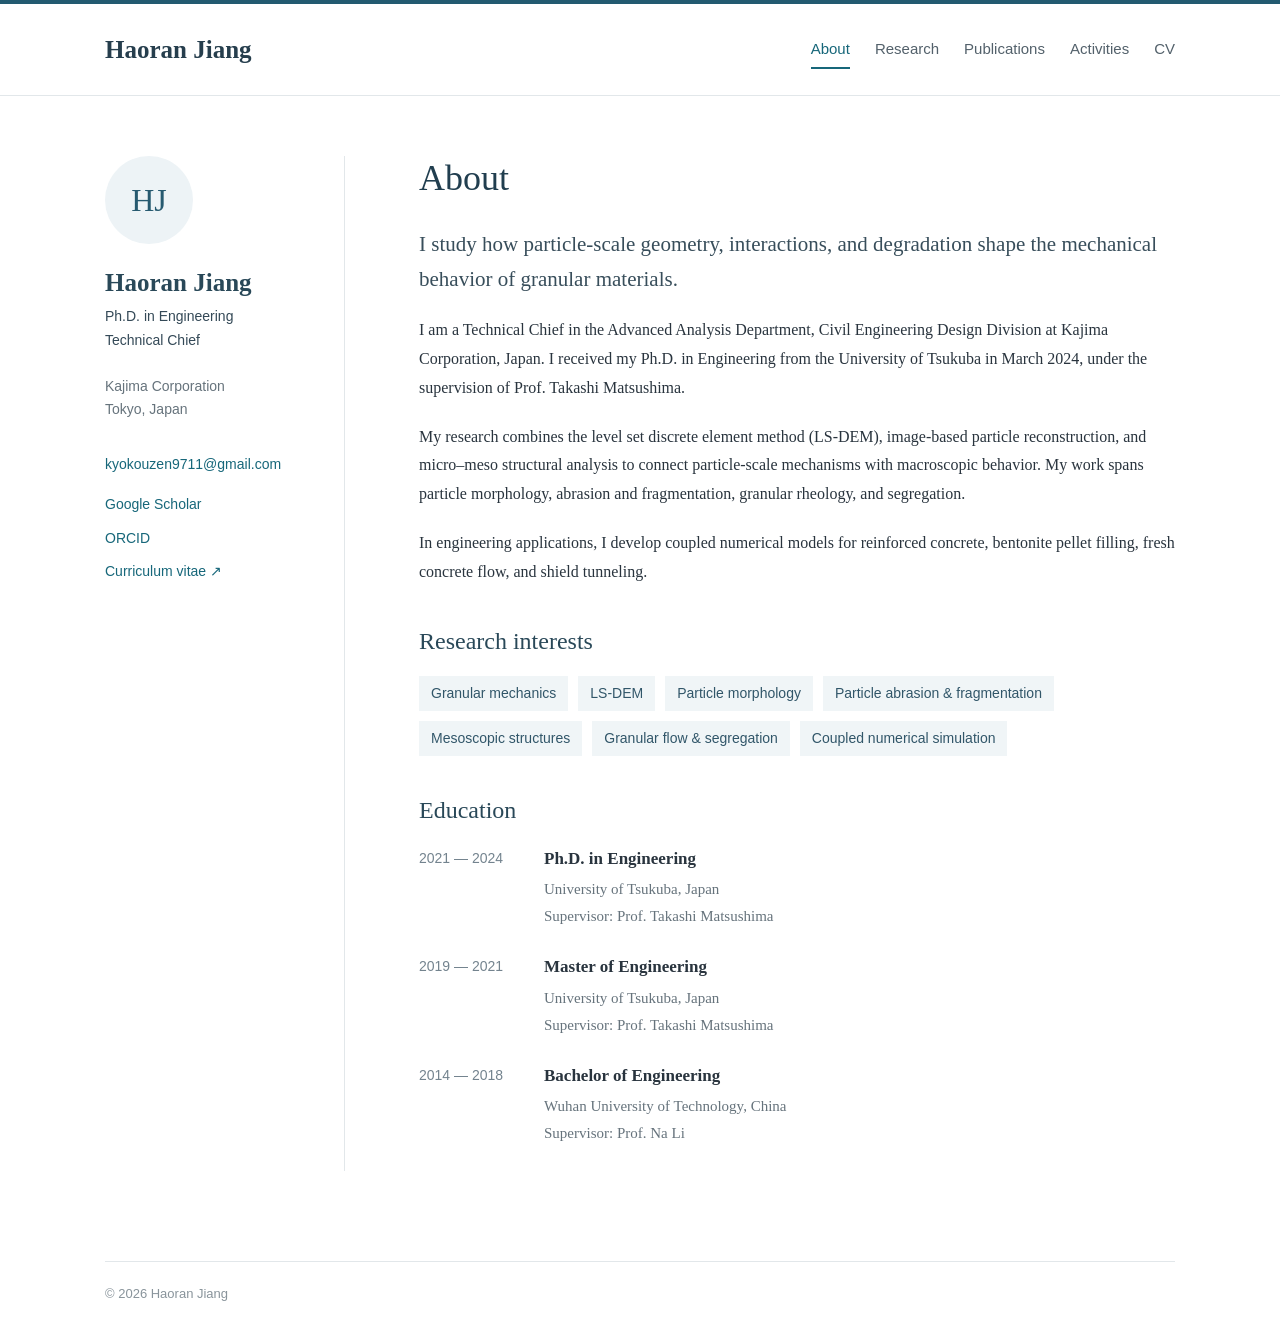
==== index.html @ 38b03b8c "Update index.html" ====
<!doctype html>
<html lang="en">

<head>
    <meta charset="utf-8">
    <meta name="viewport" content="width=device-width, initial-scale=1">

    <title>About | Haoran Jiang</title>

    <meta name="description"
        content="Haoran Jiang — granular mechanics, LS-DEM, and coupled numerical simulation. Technical Chief at Kajima Corporation, Japan.">

    <link rel="stylesheet" href="/style.css">

    <link rel="icon" type="image/svg+xml"
        href="data:image/svg+xml,%3Csvg xmlns='http://www.w3.org/2000/svg' viewBox='0 0 32 32'%3E%3Crect width='32' height='32' rx='4' fill='%23245d73'/%3E%3Ctext x='16' y='23' text-anchor='middle' font-family='Georgia' font-size='22' fill='white'%3EH%3C/text%3E%3C/svg%3E">
</head>

<body>

    <a class="skip" href="#content">Skip to content</a>

    <!-- ==================== Header ==================== -->

    <header>
        <nav aria-label="Main navigation">

            <a class="brand" href="/">Haoran Jiang</a>

            <div class="links">
                <a href="/" aria-current="page">About</a>
                <a href="/research.html">Research</a>
                <a href="/publications.html">Publications</a>
                <a href="/activities.html">Activities</a>
                <a href="/cv.html">CV</a>
            </div>

        </nav>
    </header>


    <div class="layout">

        <!-- ==================== Profile ==================== -->

        <aside aria-label="Profile">

            <div class="initials" aria-hidden="true">HJ</div>

            <h2>Haoran Jiang</h2>

            <p class="role">
                Ph.D. in Engineering<br>
                Technical Chief
            </p>

            <p>
                Kajima Corporation<br>
                Tokyo, Japan
            </p>

            <div class="contact">
                <a href="mailto:kyokouzen9711@gmail.com">
                    kyokouzen9711@gmail.com
                </a>
            </div>

            <div class="social">

                <a href="https://scholar.google.co.jp/citations?user=Uey8y_cAAAAJ&amp;hl=en">
                    Google Scholar
                </a>

                <a href="https://orcid.org/0009-0003-9077-0964">
                    ORCID
                </a>

                <a href="/HaoranJiang_CV2026.pdf">
                    Curriculum vitae ↗
                </a>

            </div>

        </aside>


        <!-- ==================== Main Content ==================== -->

        <main id="content">

            <h1>About</h1>

            <p class="lead">
                I study how particle-scale geometry, interactions, and degradation
                shape the mechanical behavior of granular materials.
            </p>

            <p>
                I am a Technical Chief in the Advanced Analysis Department,
                Civil Engineering Design Division at Kajima Corporation, Japan.
                I received my Ph.D. in Engineering from the University of Tsukuba
                in March 2024, under the supervision of Prof. Takashi Matsushima.
            </p>

            <p>
                My research combines the level set discrete element method (LS-DEM),
                image-based particle reconstruction, and micro–meso structural analysis
                to connect particle-scale mechanisms with macroscopic behavior.
                My work spans particle morphology, abrasion and fragmentation,
                granular rheology, and segregation.
            </p>

            <p>
                In engineering applications, I develop coupled numerical models
                for reinforced concrete, bentonite pellet filling, fresh concrete flow,
                and shield tunneling.
            </p>


            <!-- ==================== Research Interests ==================== -->

            <h2>Research interests</h2>

            <div class="tags">
                <span>Granular mechanics</span>
                <span>LS-DEM</span>
                <span>Particle morphology</span>
                <span>Particle abrasion &amp; fragmentation</span>
                <span>Mesoscopic structures</span>
                <span>Granular flow &amp; segregation</span>
                <span>Coupled numerical simulation</span>
            </div>


            <!-- ==================== Education ==================== -->

            <h2>Education</h2>

            <div class="timeline">

                <article>

                    <time>2021 — 2024</time>

                    <div>
                        <h3>Ph.D. in Engineering</h3>

                        <p>
                            University of Tsukuba, Japan<br>
                            Supervisor: Prof. Takashi Matsushima
                        </p>
                    </div>

                </article>


                <article>

                    <time>2019 — 2021</time>

                    <div>
                        <h3>Master of Engineering</h3>

                        <p>
                            University of Tsukuba, Japan<br>
                            Supervisor: Prof. Takashi Matsushima
                        </p>
                    </div>

                </article>


                <article>

                    <time>2014 — 2018</time>

                    <div>
                        <h3>Bachelor of Engineering</h3>

                        <p>
                            Wuhan University of Technology, China<br>
                            Supervisor: Prof. Na Li
                        </p>
                    </div>

                </article>

            </div>

        </main>

    </div>


    <!-- ==================== Footer ==================== -->

    <footer>
        © 2026 Haoran Jiang
    </footer>

</body>

</html>
---- style.css ----
*{box-sizing:border-box}html{font-size:16px;scroll-behavior:smooth}body{margin:0;color:#29343e;background:#fff;font-family:Georgia,"Times New Roman",serif;line-height:1.8}a{color:#17677a;text-decoration:none}a:hover{text-decoration:underline}a:focus-visible{outline:3px solid #208ca1;outline-offset:5px}.skip{position:absolute;top:-80px}.skip:focus{top:0;background:white;padding:12px;z-index:2}header{border-top:4px solid #235a70;border-bottom:1px solid #e2e7ea}nav{max-width:1130px;margin:auto;display:flex;align-items:center;justify-content:space-between;gap:24px;padding:23px 30px;font-family:Arial,sans-serif}.brand{font-family:Georgia,serif;font-size:25px;font-weight:bold;color:#263e4d}.links{display:flex;gap:25px;flex-wrap:wrap}.links a{font-size:15px;color:#53616b;padding:5px 0}.links a[aria-current]{color:#17677a;border-bottom:2px solid #17677a}.layout{max-width:1130px;margin:60px auto 90px;padding:0 30px;display:grid;grid-template-columns:240px minmax(0,1fr);gap:74px}aside{font-family:Arial,sans-serif;border-right:1px solid #e2e7ea;padding-right:30px}aside .initials{width:88px;height:88px;display:flex;align-items:center;justify-content:center;background:#edf3f6;color:#275a70;font:32px Georgia,serif;margin-bottom:25px;border-radius:50%}aside h2{font: bold 25px Georgia,serif;margin:0 0 8px}aside p{font-size:14px;line-height:1.7;color:#66737c;margin:8px 0 22px}aside .role{color:#344957}aside .contact{margin-top:30px;font-size:14px}aside a{overflow-wrap:anywhere}aside .social{display:flex;flex-direction:column;gap:8px;font-size:14px;margin-top:15px}main{min-width:0}h1{font-size:36px;line-height:1.25;font-weight:normal;color:#213e4f;margin:0 0 26px}h2{font-size:24px;line-height:1.4;color:#294858;margin:38px 0 18px;font-weight:normal}h3{font-size:17px;line-height:1.5;margin:0 0 5px}p{margin:0 0 20px}.lead{font-size:21px;line-height:1.65;color:#384e5b}.muted{color:#75808a;font-family:Arial,sans-serif;font-size:14px}small{font-size:13px}.tags{display:flex;flex-wrap:wrap;gap:10px}.tags span{background:#f0f5f7;padding:7px 12px;font:14px/1.5 Arial,sans-serif;color:#315669}.timeline article{display:grid;grid-template-columns:105px 1fr;gap:20px;margin-bottom:24px}.timeline time{font:14px/1.8 Arial,sans-serif;color:#73838e}.timeline p{color:#66737c;font-size:15px;margin:0}.research{display:flex;gap:24px;border-bottom:1px solid #e1e8eb;padding:25px 0}.research h2{margin:0 0 12px}.research p{margin:0}.number{font:14px Arial,sans-serif;color:#72909e;padding-top:7px}.year{margin:28px 0 8px;font:18px Arial,sans-serif;color:#276278}.paper{display:flex;gap:18px;padding:18px 0;border-bottom:1px solid #e5eaed}.paper p{margin:0;font-size:16px}.paper-no{color:#7c929e;font:13px/2 Arial,sans-serif;min-width:28px}.presentation{border-bottom:1px solid #e5eaed;padding-bottom:18px}li{margin-bottom:12px}.button{display:inline-block;background:#245d73;color:#fff;padding:10px 20px;font:15px/1.8 Arial,sans-serif}footer{max-width:1070px;margin:0 auto;padding:24px 0;border-top:1px solid #e2e7ea;color:#89949b;font:13px Arial,sans-serif}@media(max-width:800px){nav{align-items:flex-start;flex-direction:column;gap:14px}.links{gap:20px}.layout{grid-template-columns:190px minmax(0,1fr);gap:30px;margin-top:35px}aside{padding-right:20px}}@media(max-width:600px){nav{padding:18px 22px}.links{gap:18px}.layout{display:block;padding:0 22px;margin:30px auto 50px}aside{border-right:0;border-bottom:1px solid #e2e7ea;padding:0 0 24px;margin-bottom:30px}aside .initials{float:left;width:60px;height:60px;font-size:23px;margin:0 18px 12px 0}aside p{margin-bottom:10px}aside .contact{margin-top:15px;clear:both}aside .social{flex-direction:row;gap:18px;flex-wrap:wrap}h1{font-size:30px}.lead{font-size:19px}.timeline article{grid-template-columns:85px 1fr;gap:10px}footer{margin:0 22px}.research{gap:14px}}
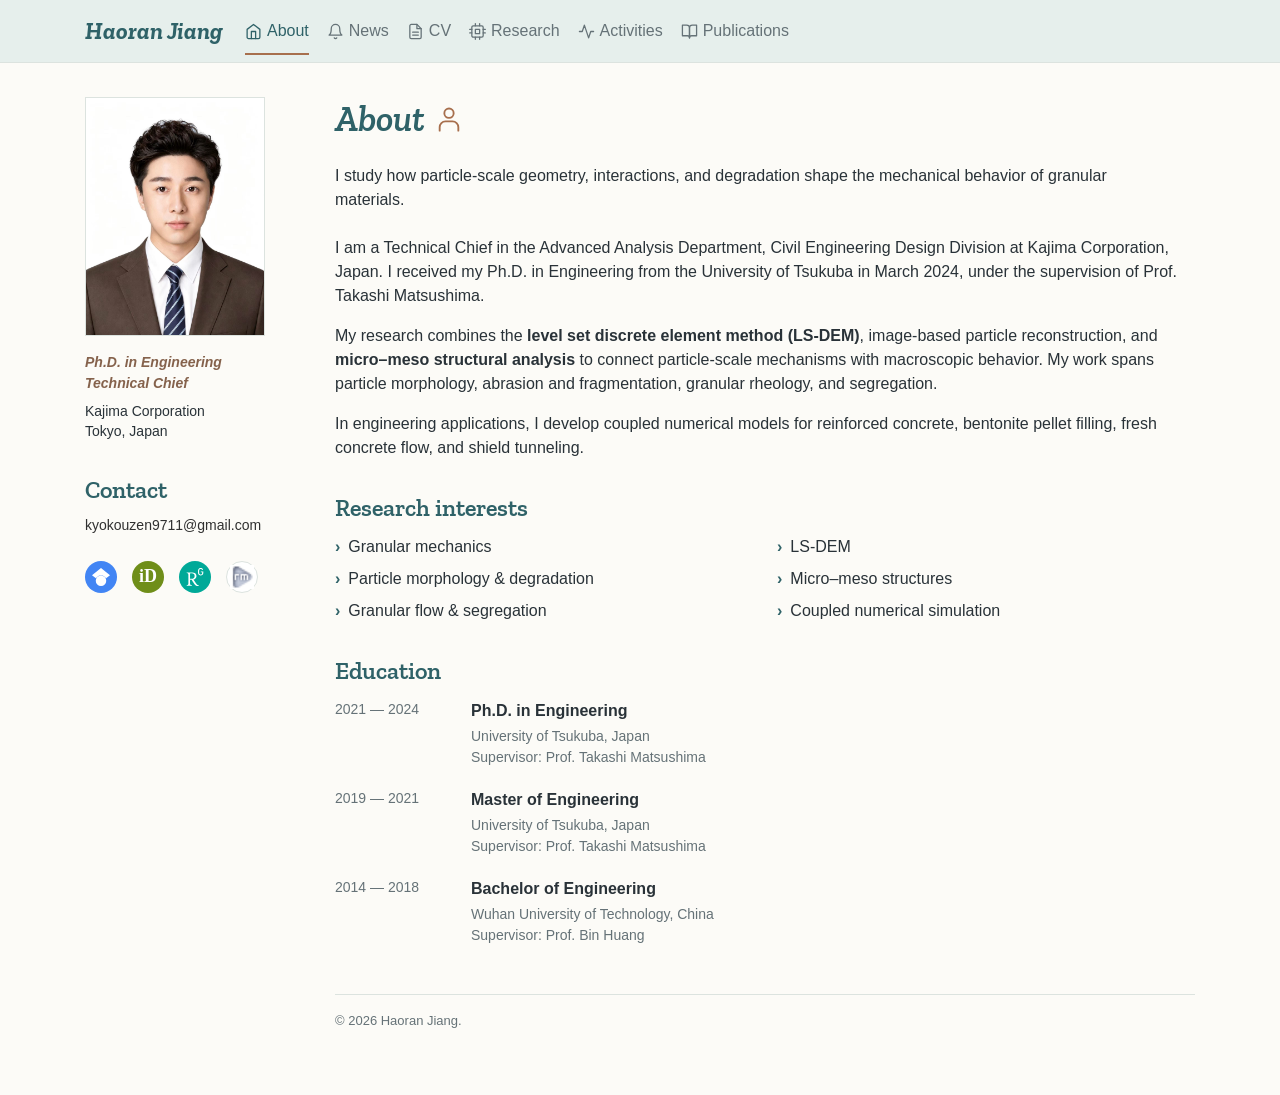
==== commit 0111a91d: "Refine academic links and publication lists" ====
--- a/index.html
+++ b/index.html
@@ -1,203 +1,50 @@
-<!doctype html>
-<html lang="en">
-
-<head>
-    <meta charset="utf-8">
-    <meta name="viewport" content="width=device-width, initial-scale=1">
-
-    <title>About | Haoran Jiang</title>
-
-    <meta name="description"
-        content="Haoran Jiang — granular mechanics, LS-DEM, and coupled numerical simulation. Technical Chief at Kajima Corporation, Japan.">
-
-    <link rel="stylesheet" href="/style.css">
-
-    <link rel="icon" type="image/svg+xml"
-        href="data:image/svg+xml,%3Csvg xmlns='http://www.w3.org/2000/svg' viewBox='0 0 32 32'%3E%3Crect width='32' height='32' rx='4' fill='%23245d73'/%3E%3Ctext x='16' y='23' text-anchor='middle' font-family='Georgia' font-size='22' fill='white'%3EH%3C/text%3E%3C/svg%3E">
-</head>
-
-<body>
-
-    <a class="skip" href="#content">Skip to content</a>
-
-    <!-- ==================== Header ==================== -->
-
-    <header>
-        <nav aria-label="Main navigation">
-
-            <a class="brand" href="/">Haoran Jiang</a>
-
-            <div class="links">
-                <a href="/" aria-current="page">About</a>
-                <a href="/research.html">Research</a>
-                <a href="/publications.html">Publications</a>
-                <a href="/activities.html">Activities</a>
-                <a href="/cv.html">CV</a>
-            </div>
-
-        </nav>
-    </header>
-
-
-    <div class="layout">
-
-        <!-- ==================== Profile ==================== -->
-
-        <aside aria-label="Profile">
-
-            <div class="initials" aria-hidden="true">HJ</div>
-
-            <h2>Haoran Jiang</h2>
-
-            <p class="role">
-                Ph.D. in Engineering<br>
-                Technical Chief
-            </p>
-
-            <p>
-                Kajima Corporation<br>
-                Tokyo, Japan
-            </p>
-
-            <div class="contact">
-                <a href="mailto:kyokouzen9711@gmail.com">
-                    kyokouzen9711@gmail.com
-                </a>
-            </div>
-
-            <div class="social">
-
-                <a href="https://scholar.google.co.jp/citations?user=Uey8y_cAAAAJ&amp;hl=en">
-                    Google Scholar
-                </a>
-
-                <a href="https://orcid.org/0009-0003-9077-0964">
-                    ORCID
-                </a>
-
-                <a href="/HaoranJiang_CV2026.pdf">
-                    Curriculum vitae ↗
-                </a>
-
-            </div>
-
-        </aside>
-
-
-        <!-- ==================== Main Content ==================== -->
-
-        <main id="content">
-
-            <h1>About</h1>
-
-            <p class="lead">
-                I study how particle-scale geometry, interactions, and degradation
-                shape the mechanical behavior of granular materials.
-            </p>
-
-            <p>
-                I am a Technical Chief in the Advanced Analysis Department,
-                Civil Engineering Design Division at Kajima Corporation, Japan.
-                I received my Ph.D. in Engineering from the University of Tsukuba
-                in March 2024, under the supervision of Prof. Takashi Matsushima.
-            </p>
-
-            <p>
-                My research combines the level set discrete element method (LS-DEM),
-                image-based particle reconstruction, and micro–meso structural analysis
-                to connect particle-scale mechanisms with macroscopic behavior.
-                My work spans particle morphology, abrasion and fragmentation,
-                granular rheology, and segregation.
-            </p>
-
-            <p>
-                In engineering applications, I develop coupled numerical models
-                for reinforced concrete, bentonite pellet filling, fresh concrete flow,
-                and shield tunneling.
-            </p>
-
-
-            <!-- ==================== Research Interests ==================== -->
-
-            <h2>Research interests</h2>
-
-            <div class="tags">
-                <span>Granular mechanics</span>
-                <span>LS-DEM</span>
-                <span>Particle morphology</span>
-                <span>Particle abrasion &amp; fragmentation</span>
-                <span>Mesoscopic structures</span>
-                <span>Granular flow &amp; segregation</span>
-                <span>Coupled numerical simulation</span>
-            </div>
-
-
-            <!-- ==================== Education ==================== -->
-
-            <h2>Education</h2>
-
-            <div class="timeline">
-
-                <article>
-
-                    <time>2021 — 2024</time>
-
-                    <div>
-                        <h3>Ph.D. in Engineering</h3>
-
-                        <p>
-                            University of Tsukuba, Japan<br>
-                            Supervisor: Prof. Takashi Matsushima
-                        </p>
-                    </div>
-
-                </article>
-
-
-                <article>
-
-                    <time>2019 — 2021</time>
-
-                    <div>
-                        <h3>Master of Engineering</h3>
-
-                        <p>
-                            University of Tsukuba, Japan<br>
-                            Supervisor: Prof. Takashi Matsushima
-                        </p>
-                    </div>
-
-                </article>
-
-
-                <article>
-
-                    <time>2014 — 2018</time>
-
-                    <div>
-                        <h3>Bachelor of Engineering</h3>
-
-                        <p>
-                            Wuhan University of Technology, China<br>
-                            Supervisor: Prof. Na Li
-                        </p>
-                    </div>
-
-                </article>
-
-            </div>
-
-        </main>
-
-    </div>
-
-
-    <!-- ==================== Footer ==================== -->
-
-    <footer>
-        © 2026 Haoran Jiang
-    </footer>
-
-</body>
-
-</html>
+<!doctype html>
+<html lang="en"><head><meta charset="utf-8"><meta name="viewport" content="width=device-width, initial-scale=1"><title>About | Haoran Jiang</title><meta name="description" content="Haoran Jiang — granular mechanics, LS-DEM, and coupled numerical simulation. Technical Chief at Kajima Corporation, Japan."><link rel="stylesheet" href="/style.css?v=20260927b"><link rel="icon" type="image/svg+xml" href="data:image/svg+xml,%3Csvg xmlns='http://www.w3.org/2000/svg' viewBox='0 0 32 32'%3E%3Crect width='32' height='32' fill='%232f6268'/%3E%3Ctext x='16' y='23' text-anchor='middle' font-family='Georgia' font-size='22' fill='white'%3EH%3C/text%3E%3C/svg%3E"></head>
+<body><a class="skip" href="#content">Skip to content</a>
+<header><div class="nav-inner"><a class="brand" href="/">Haoran Jiang</a><nav aria-label="Main navigation"><a href="/" aria-current="page"><span class="nav-icon" aria-hidden="true"><svg aria-hidden="true" fill="none" focusable="false" stroke="currentColor" stroke-linecap="round" stroke-linejoin="round" stroke-width="1.8" viewBox="0 0 24 24"><path d="M3 9l9-7 9 7v11a2 2 0 0 1-2 2H5a2 2 0 0 1-2-2z"></path><polyline points="9 22 9 12 15 12 15 22"></polyline></svg></span>About</a>
+<a href="/news.html"><span class="nav-icon" aria-hidden="true"><svg aria-hidden="true" fill="none" focusable="false" stroke="currentColor" stroke-linecap="round" stroke-linejoin="round" stroke-width="1.8" viewBox="0 0 24 24"><path d="M18 8A6 6 0 0 0 6 8c0 7-3 9-3 9h18s-3-2-3-9"></path><path d="M13.73 21a2 2 0 0 1-3.46 0"></path></svg></span>News</a>
+<a href="/cv.html"><span class="nav-icon" aria-hidden="true"><svg aria-hidden="true" fill="none" focusable="false" stroke="currentColor" stroke-linecap="round" stroke-linejoin="round" stroke-width="1.8" viewBox="0 0 24 24"><path d="M14 2H6a2 2 0 0 0-2 2v16a2 2 0 0 0 2 2h12a2 2 0 0 0 2-2V8z"></path><polyline points="14 2 14 8 20 8"></polyline><line x1="16" x2="8" y1="13" y2="13"></line><line x1="16" x2="8" y1="17" y2="17"></line></svg></span>CV</a>
+<a href="/research.html"><span class="nav-icon" aria-hidden="true"><svg aria-hidden="true" fill="none" focusable="false" stroke="currentColor" stroke-linecap="round" stroke-linejoin="round" stroke-width="1.8" viewBox="0 0 24 24"><rect height="16" rx="2" width="16" x="4" y="4"></rect><rect height="6" width="6" x="9" y="9"></rect><line x1="9" x2="9" y1="1" y2="4"></line><line x1="15" x2="15" y1="1" y2="4"></line><line x1="9" x2="9" y1="20" y2="23"></line><line x1="15" x2="15" y1="20" y2="23"></line><line x1="20" x2="23" y1="9" y2="9"></line><line x1="20" x2="23" y1="14" y2="14"></line><line x1="1" x2="4" y1="9" y2="9"></line><line x1="1" x2="4" y1="14" y2="14"></line></svg></span>Research</a>
+<a href="/activities.html"><span class="nav-icon" aria-hidden="true"><svg aria-hidden="true" fill="none" focusable="false" stroke="currentColor" stroke-linecap="round" stroke-linejoin="round" stroke-width="1.8" viewBox="0 0 24 24"><polyline points="22 12 18 12 15 21 9 3 6 12 2 12"></polyline></svg></span>Activities</a>
+<a href="/publications.html"><span class="nav-icon" aria-hidden="true"><svg aria-hidden="true" fill="none" focusable="false" stroke="currentColor" stroke-linecap="round" stroke-linejoin="round" stroke-width="1.8" viewBox="0 0 24 24"><path d="M2 3h6a4 4 0 0 1 4 4v14a3 3 0 0 0-3-3H2z"></path><path d="M22 3h-6a4 4 0 0 0-4 4v14a3 3 0 0 1 3-3h7z"></path></svg></span>Publications</a></nav></div>
+</header>
+<div class="layout"><aside aria-label="Profile">
+<!-- Replace portrait.jpg in the repository root to update your photo on every page. -->
+<img class="portrait" src="/portrait.jpg" alt="Portrait of Haoran Jiang" width="1280" height="1707">
+<div class="profile-copy"><p class="role">Ph.D. in Engineering<br>Technical Chief</p>
+<p>Kajima Corporation<br>Tokyo, Japan</p>
+</div>
+
+<div class="contact"><h2>Contact</h2>
+<a href="mailto:kyokouzen9711@gmail.com">kyokouzen9711@gmail.com</a></div>
+
+<div class="social" aria-label="Academic profiles">
+<a class="scholar" title="Google Scholar" aria-label="Haoran Jiang on Google Scholar" href="https://scholar.google.co.jp/citations?user=Uey8y_cAAAAJ&amp;hl=en"><svg aria-hidden="true" fill="currentColor" focusable="false" viewBox="0 0 24 24"><path d="M5.242 13.769L0 9.5 12 0l12 9.5-5.242 4.269C17.548 11.249 14.978 9.5 12 9.5c-2.977 0-5.548 1.748-6.758 4.269zM12 10a7 7 0 1 0 0 14 7 7 0 0 0 0-14z"></path></svg></a>
+<a class="orcid" title="ORCID" aria-label="Haoran Jiang on ORCID" href="https://orcid.org/0009-0003-9077-0964"><span aria-hidden="true" class="orcid-mark">iD</span></a>
+<a class="researchgate" title="ResearchGate" aria-label="Haoran Jiang on ResearchGate" href="https://www.researchgate.net/profile/Haoran_Jiang10?ev=hdr_xprf"><svg aria-hidden="true" fill="currentColor" focusable="false" viewBox="0 0 24 24"><path d="M19.586 0c-.818 0-1.508.19-2.073.565-.563.377-.97.936-1.213 1.68a3.193 3.193 0 0 0-.112.437 8.365 8.365 0 0 0-.078.53 9 9 0 0 0-.05.727c-.01.282-.013.621-.013 1.016a31.121 31.123 0 0 0 .014 1.017 9 9 0 0 0 .05.727 7.946 7.946 0 0 0 .077.53h-.005a3.334 3.334 0 0 0 .113.438c.245.743.65 1.303 1.214 1.68.565.376 1.256.564 2.075.564.8 0 1.536-.213 2.105-.603.57-.39.94-.916 1.175-1.65.076-.235.135-.558.177-.93a10.9 10.9 0 0 0 .043-1.207v-.82c0-.095-.047-.142-.14-.142h-3.064c-.094 0-.14.047-.14.141v.956c0 .094.046.14.14.14h1.666c.056 0 .084.03.084.086 0 .36 0 .62-.036.865-.038.244-.1.447-.147.606-.108.385-.348.664-.638.876-.29.212-.738.35-1.227.35-.545 0-.901-.15-1.21-.353-.306-.203-.517-.454-.67-.915a3.136 3.136 0 0 1-.147-.762 17.366 17.367 0 0 1-.034-.656c-.01-.26-.014-.572-.014-.939a26.401 26.403 0 0 1 .014-.938 15.821 15.822 0 0 1 .035-.656 3.19 3.19 0 0 1 .148-.76 1.89 1.89 0 0 1 .742-1.01c.344-.244.593-.352 1.137-.352.508 0 .815.096 1.144.303.33.207.528.492.764.925.047.094.111.118.198.07l1.044-.43c.075-.048.09-.115.042-.199a3.549 3.549 0 0 0-.466-.742 3 3 0 0 0-.679-.607 3.313 3.313 0 0 0-.903-.41A4.068 4.068 0 0 0 19.586 0zM8.217 5.836c-1.69 0-3.036.086-4.297.086-1.146 0-2.291 0-3.007-.029v.831l1.088.2c.744.144 1.174.488 1.174 2.264v11.288c0 1.777-.43 2.12-1.174 2.263l-1.088.2v.832c.773-.029 2.12-.086 3.465-.086 1.29 0 2.951.057 3.667.086v-.831l-1.49-.2c-.773-.115-1.174-.487-1.174-2.264v-4.784c.688.057 1.29.057 2.206.057 1.748 3.123 3.41 5.472 4.355 6.56.86 1.032 2.177 1.691 3.839 1.691.487 0 1.003-.086 1.318-.23v-.744c-1.031 0-2.063-.716-2.808-1.518-1.26-1.376-2.95-3.582-4.355-6.074 2.32-.545 4.04-2.722 4.04-4.9 0-3.208-2.492-4.698-5.758-4.698zm-.515 1.29c2.406 0 3.839 1.26 3.839 3.552 0 2.263-1.547 3.782-4.097 3.782-.974 0-1.404-.03-2.063-.086v-7.19c.66-.059 1.547-.059 2.32-.059z"></path></svg></a>
+<a class="researchmap" title="researchmap" aria-label="Haoran Jiang on researchmap" href="https://researchmap.jp/Haoran_Jiang?lang=en"><img src="/researchmap.ico" alt="" width="24" height="24"></a>
+</div>
+</aside><main id="content"><h1>About<span class="title-icon" aria-hidden="true"><svg viewBox="0 0 24 24" fill="none" stroke="currentColor" stroke-width="1.6" stroke-linecap="round"><circle cx="12" cy="7" r="4"/><path d="M4 22v-3a5 5 0 0 1 5-5h6a5 5 0 0 1 5 5v3"/></svg></span></h1>
+<p class="lead">I study how particle-scale geometry, interactions, and degradation shape the mechanical behavior of granular materials.</p>
+<p>I am a Technical Chief in the Advanced Analysis Department, Civil Engineering Design Division at Kajima Corporation, Japan. I received my Ph.D. in Engineering from the University of Tsukuba in March 2024, under the supervision of Prof. Takashi Matsushima.</p>
+<p>My research combines the <strong>level set discrete element method (LS-DEM)</strong>, image-based particle reconstruction, and <strong>micro–meso structural analysis</strong> to connect particle-scale mechanisms with macroscopic behavior. My work spans particle morphology, abrasion and fragmentation, granular rheology, and segregation.</p>
+<p>In engineering applications, I develop coupled numerical models for reinforced concrete, bentonite pellet filling, fresh concrete flow, and shield tunneling.</p>
+<h2>Research interests</h2>
+<div class="tags"><span>Granular mechanics</span><span>LS-DEM</span><span>Particle morphology & degradation</span><span>Micro–meso structures</span><span>Granular flow & segregation</span><span>Coupled numerical simulation</span></div>
+<h2>Education</h2>
+<div class="timeline"><article><time>2021 — 2024</time><div><h3>Ph.D. in Engineering</h3>
+<p>University of Tsukuba, Japan<br>Supervisor: Prof. Takashi Matsushima</p>
+</div>
+</article>
+<article><time>2019 — 2021</time><div><h3>Master of Engineering</h3>
+<p>University of Tsukuba, Japan<br>Supervisor: Prof. Takashi Matsushima</p>
+</div>
+</article>
+<article><time>2014 — 2018</time><div><h3>Bachelor of Engineering</h3>
+<p>Wuhan University of Technology, China<br>Supervisor: Prof. Bin Huang</p>
+</div>
+</article>
+</div>
+<footer>© 2026 Haoran Jiang.</footer></main></div>
+
+</body></html>
--- a/style.css
+++ b/style.css
@@ -1 +1,16 @@
-*{box-sizing:border-box}html{font-size:16px;scroll-behavior:smooth}body{margin:0;color:#29343e;background:#fff;font-family:Georgia,"Times New Roman",serif;line-height:1.8}a{color:#17677a;text-decoration:none}a:hover{text-decoration:underline}a:focus-visible{outline:3px solid #208ca1;outline-offset:5px}.skip{position:absolute;top:-80px}.skip:focus{top:0;background:white;padding:12px;z-index:2}header{border-top:4px solid #235a70;border-bottom:1px solid #e2e7ea}nav{max-width:1130px;margin:auto;display:flex;align-items:center;justify-content:space-between;gap:24px;padding:23px 30px;font-family:Arial,sans-serif}.brand{font-family:Georgia,serif;font-size:25px;font-weight:bold;color:#263e4d}.links{display:flex;gap:25px;flex-wrap:wrap}.links a{font-size:15px;color:#53616b;padding:5px 0}.links a[aria-current]{color:#17677a;border-bottom:2px solid #17677a}.layout{max-width:1130px;margin:60px auto 90px;padding:0 30px;display:grid;grid-template-columns:240px minmax(0,1fr);gap:74px}aside{font-family:Arial,sans-serif;border-right:1px solid #e2e7ea;padding-right:30px}aside .initials{width:88px;height:88px;display:flex;align-items:center;justify-content:center;background:#edf3f6;color:#275a70;font:32px Georgia,serif;margin-bottom:25px;border-radius:50%}aside h2{font: bold 25px Georgia,serif;margin:0 0 8px}aside p{font-size:14px;line-height:1.7;color:#66737c;margin:8px 0 22px}aside .role{color:#344957}aside .contact{margin-top:30px;font-size:14px}aside a{overflow-wrap:anywhere}aside .social{display:flex;flex-direction:column;gap:8px;font-size:14px;margin-top:15px}main{min-width:0}h1{font-size:36px;line-height:1.25;font-weight:normal;color:#213e4f;margin:0 0 26px}h2{font-size:24px;line-height:1.4;color:#294858;margin:38px 0 18px;font-weight:normal}h3{font-size:17px;line-height:1.5;margin:0 0 5px}p{margin:0 0 20px}.lead{font-size:21px;line-height:1.65;color:#384e5b}.muted{color:#75808a;font-family:Arial,sans-serif;font-size:14px}small{font-size:13px}.tags{display:flex;flex-wrap:wrap;gap:10px}.tags span{background:#f0f5f7;padding:7px 12px;font:14px/1.5 Arial,sans-serif;color:#315669}.timeline article{display:grid;grid-template-columns:105px 1fr;gap:20px;margin-bottom:24px}.timeline time{font:14px/1.8 Arial,sans-serif;color:#73838e}.timeline p{color:#66737c;font-size:15px;margin:0}.research{display:flex;gap:24px;border-bottom:1px solid #e1e8eb;padding:25px 0}.research h2{margin:0 0 12px}.research p{margin:0}.number{font:14px Arial,sans-serif;color:#72909e;padding-top:7px}.year{margin:28px 0 8px;font:18px Arial,sans-serif;color:#276278}.paper{display:flex;gap:18px;padding:18px 0;border-bottom:1px solid #e5eaed}.paper p{margin:0;font-size:16px}.paper-no{color:#7c929e;font:13px/2 Arial,sans-serif;min-width:28px}.presentation{border-bottom:1px solid #e5eaed;padding-bottom:18px}li{margin-bottom:12px}.button{display:inline-block;background:#245d73;color:#fff;padding:10px 20px;font:15px/1.8 Arial,sans-serif}footer{max-width:1070px;margin:0 auto;padding:24px 0;border-top:1px solid #e2e7ea;color:#89949b;font:13px Arial,sans-serif}@media(max-width:800px){nav{align-items:flex-start;flex-direction:column;gap:14px}.links{gap:20px}.layout{grid-template-columns:190px minmax(0,1fr);gap:30px;margin-top:35px}aside{padding-right:20px}}@media(max-width:600px){nav{padding:18px 22px}.links{gap:18px}.layout{display:block;padding:0 22px;margin:30px auto 50px}aside{border-right:0;border-bottom:1px solid #e2e7ea;padding:0 0 24px;margin-bottom:30px}aside .initials{float:left;width:60px;height:60px;font-size:23px;margin:0 18px 12px 0}aside p{margin-bottom:10px}aside .contact{margin-top:15px;clear:both}aside .social{flex-direction:row;gap:18px;flex-wrap:wrap}h1{font-size:30px}.lead{font-size:19px}.timeline article{grid-template-columns:85px 1fr;gap:10px}footer{margin:0 22px}.research{gap:14px}}+@import url('https://fonts.googleapis.com/css2?family=Zilla+Slab:ital,wght@0,400;0,600;0,700;1,600;1,700&display=swap');
+/* Shared fonts and colors */
+:root{--ink:#293238;--muted:#657277;--teal:#2f6268;--bronze:#a76f4d;--paper:#fcfbf7;--line:#dce3df;--heading:'Zilla Slab',Georgia,serif}
+*{box-sizing:border-box}html{font-size:16px;scroll-behavior:smooth}body{margin:0;background:var(--paper);color:var(--ink);font:1rem/1.5 'Trebuchet MS',Arial,sans-serif}a{color:var(--teal);text-decoration:none}a:hover{text-decoration:underline;text-underline-offset:3px}a:focus-visible{outline:2px solid var(--teal);outline-offset:4px}img{max-width:100%}.skip{position:absolute;top:-90px;padding:10px;background:white;z-index:10}.skip:focus{top:0}
+header{background:#e6efec;border-bottom:1px solid var(--line)}.nav-inner{max-width:1140px;min-height:62px;padding:12px 15px;margin:auto;display:flex;align-items:center;gap:22px}.brand{font:italic 700 24px/1.3 var(--heading);white-space:nowrap;color:var(--teal)}nav{display:flex;align-items:center;gap:18px;flex-wrap:wrap}nav a{position:relative;display:inline-flex;align-items:center;gap:5px;color:var(--muted);padding:4px 0;white-space:nowrap}nav a:hover{text-decoration:none;color:var(--teal)}nav a[aria-current]{color:var(--teal)}nav a[aria-current]::after{content:'';height:2px;background:var(--bronze);position:absolute;bottom:-8px;left:0;right:0}.nav-icon{display:inline-flex;width:17px;height:17px}.nav-icon svg{width:100%;height:100%}
+.layout{max-width:1140px;margin:auto;padding:34px 15px 64px;display:grid;grid-template-columns:220px minmax(0,1fr);gap:30px}aside,main{min-width:0}.portrait{display:block;width:180px;height:auto;border:1px solid var(--line)}.profile-copy{font-size:14px;line-height:1.45;margin-top:16px}.profile-copy p{margin:0 0 8px}.role{color:#85624c;font-style:italic;font-weight:700}.contact{margin-top:32px}.contact h2{margin:0 0 8px}.contact a{font-size:14px;color:#303030;overflow-wrap:anywhere}.social{display:flex;gap:15px;margin-top:24px}.social a{display:grid;place-items:center;width:32px;height:32px;border-radius:50%;color:white}.social a:hover{text-decoration:none;filter:brightness(.9)}.social svg{width:18px;height:18px}.scholar{background:#4285f4}.github{background:#24292f}.orcid{background:#6f8e19}.orcid-mark{font:bold 18px Georgia,serif}
+h1{display:flex;align-items:center;gap:10px;color:var(--teal);font:italic 600 36px/1.2 var(--heading);margin:0 0 24px}.title-icon{display:inline-flex;width:28px;height:28px;color:var(--bronze)}.title-icon svg{width:100%;height:100%}h2{color:var(--teal);font:600 24px/1.3 var(--heading);margin:32px 0 12px}h3{font-size:16px;line-height:1.45;margin:0 0 4px}p{margin:0 0 16px}.lead{font-size:16px;line-height:1.5;max-width:780px;margin-bottom:24px}.muted{color:var(--muted);font-size:14px}small{font-size:14px}.tags{display:grid;grid-template-columns:repeat(2,minmax(0,1fr));gap:8px 24px}.tags span:before{content:'›';color:var(--teal);font-weight:bold;margin-right:8px}.timeline article{display:grid;grid-template-columns:112px minmax(0,1fr);gap:24px;margin:0 0 20px}.timeline time{font-size:14px;color:var(--muted);font-variant-numeric:tabular-nums}.timeline p{font-size:14px;color:var(--muted);margin:0}.button{display:inline-block;padding:8px 15px;border:1px solid var(--teal);border-radius:3px;margin:0 0 8px;font-size:14px}.button:hover{background:#e6efec}
+.research-list{display:grid;gap:32px}.research-project h2{margin:0 0 12px}.research-grid{display:grid;grid-template-columns:minmax(0,1fr) 320px;gap:24px;align-items:start}.research-grid p{margin:0 0 12px}.research-grid ul{margin:0;padding-left:20px}.research-grid li+li{margin-top:4px}.research-grid img{display:block;width:100%;height:190px;object-fit:contain;background:#f3f6f2;border:1px solid var(--line)}
+.news-list{display:grid;gap:16px}.news-item{display:grid;grid-template-columns:72px minmax(0,1fr);gap:24px;align-items:baseline}.news-item time{color:var(--muted);font-variant-numeric:tabular-nums}.news-item p{margin:0}
+.year{font-size:20px;color:var(--muted);margin:24px 0 10px}.paper{display:grid;grid-template-columns:36px minmax(0,1fr);gap:12px;margin:0 0 18px}.paper-no{color:#996344;font-weight:600;text-align:right}.paper-copy{min-width:0;overflow-wrap:break-word}.paper p{margin:0;line-height:1.45}.paper strong{text-decoration:underline;text-underline-offset:3px}.doi{display:inline-flex;align-items:center;min-height:24px;font-size:14px;margin-top:2px}.presentation{margin-bottom:20px}li{margin-bottom:5px}footer{margin-top:48px;padding-top:16px;border-top:1px solid var(--line);color:var(--muted);font-size:13px}
+@media(max-width:1000px){.research-grid{grid-template-columns:minmax(0,1fr) minmax(200px,.85fr)}.nav-inner{flex-wrap:wrap;gap:12px 22px}.layout{grid-template-columns:195px minmax(0,1fr);gap:25px}}
+@media(max-width:760px){.layout{grid-template-columns:160px minmax(0,1fr);gap:22px;padding-top:28px}.portrait{width:150px}.research-grid{grid-template-columns:1fr}.research-grid img{max-width:420px;height:auto;aspect-ratio:32/19}.tags{grid-template-columns:1fr}.timeline article{grid-template-columns:90px minmax(0,1fr);gap:12px}nav{gap:14px}nav a{font-size:14px}}
+@media(max-width:560px){.nav-inner{padding:15px 20px 20px;display:block}.brand{display:block;margin-bottom:16px}nav{gap:16px 18px}.layout{display:block;padding:26px 20px 40px}aside{display:flow-root;margin-bottom:32px;padding-bottom:25px;border-bottom:1px solid var(--line)}.portrait{float:left;width:110px;margin-right:20px;margin-bottom:12px}.profile-copy{margin-top:0}.contact{margin-top:16px}.contact h2{font-size:20px}.social{clear:both;margin-top:15px}h1{font-size:32px}h2{font-size:23px}.research-grid{gap:15px}.news-item{gap:14px}.timeline article{grid-template-columns:1fr;gap:3px}.paper{grid-template-columns:29px minmax(0,1fr);gap:9px}}
+
+/* Academic profile links and citation separators */
+.researchgate{background:#00a998}.social .researchmap{background:white;border:1px solid var(--line)}.social .researchmap img{display:block;width:24px;height:24px;object-fit:contain}.author-amp{font-family:Arial,Helvetica,sans-serif;font-style:normal;font-weight:400}.reviewer-list{padding-left:22px;margin:0}.reviewer-list li{margin-bottom:8px}
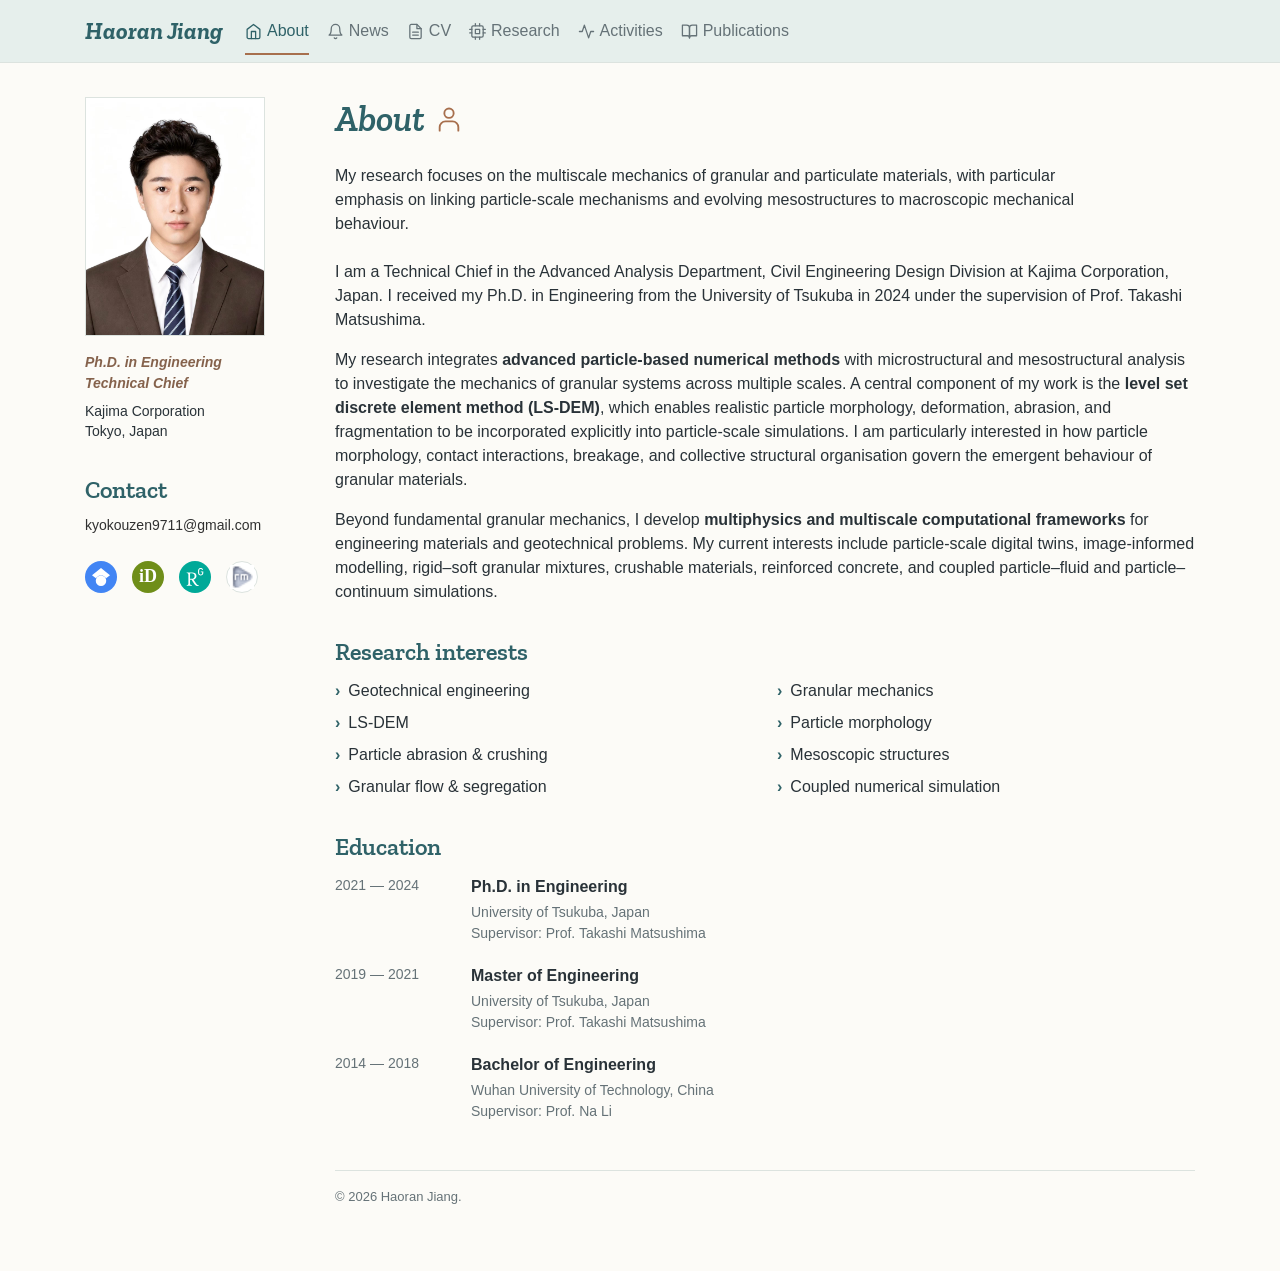
==== commit 90543471: "Update index.html" ====
--- a/index.html
+++ b/index.html
@@ -25,12 +25,13 @@
 <a class="researchmap" title="researchmap" aria-label="Haoran Jiang on researchmap" href="https://researchmap.jp/Haoran_Jiang?lang=en"><img src="/researchmap.ico" alt="" width="24" height="24"></a>
 </div>
 </aside><main id="content"><h1>About<span class="title-icon" aria-hidden="true"><svg viewBox="0 0 24 24" fill="none" stroke="currentColor" stroke-width="1.6" stroke-linecap="round"><circle cx="12" cy="7" r="4"/><path d="M4 22v-3a5 5 0 0 1 5-5h6a5 5 0 0 1 5 5v3"/></svg></span></h1>
-<p class="lead">I study how particle-scale geometry, interactions, and degradation shape the mechanical behavior of granular materials.</p>
-<p>I am a Technical Chief in the Advanced Analysis Department, Civil Engineering Design Division at Kajima Corporation, Japan. I received my Ph.D. in Engineering from the University of Tsukuba in March 2024, under the supervision of Prof. Takashi Matsushima.</p>
-<p>My research combines the <strong>level set discrete element method (LS-DEM)</strong>, image-based particle reconstruction, and <strong>micro–meso structural analysis</strong> to connect particle-scale mechanisms with macroscopic behavior. My work spans particle morphology, abrasion and fragmentation, granular rheology, and segregation.</p>
-<p>In engineering applications, I develop coupled numerical models for reinforced concrete, bentonite pellet filling, fresh concrete flow, and shield tunneling.</p>
+<p class="lead">
+My research focuses on the multiscale mechanics of granular and particulate materials, with particular emphasis on linking particle-scale mechanisms and evolving mesostructures to macroscopic mechanical behaviour.</p>
+<p>I am a Technical Chief in the Advanced Analysis Department, Civil Engineering Design Division at Kajima Corporation, Japan. I received my Ph.D. in Engineering from the University of Tsukuba in 2024 under the supervision of Prof. Takashi Matsushima.</p>
+<p>My research integrates <strong>advanced particle-based numerical methods</strong> with microstructural and mesostructural analysis to investigate the mechanics of granular systems across multiple scales. A central component of my work is the <strong>level set discrete element method (LS-DEM)</strong>, which enables realistic particle morphology, deformation, abrasion, and fragmentation to be incorporated explicitly into particle-scale simulations. I am particularly interested in how particle morphology, contact interactions, breakage, and collective structural organisation govern the emergent behaviour of granular materials.</p>
+<p>Beyond fundamental granular mechanics, I develop <strong>multiphysics and multiscale computational frameworks</strong> for engineering materials and geotechnical problems. My current interests include particle-scale digital twins, image-informed modelling, rigid–soft granular mixtures, crushable materials, reinforced concrete, and coupled particle–fluid and particle–continuum simulations.</p>
 <h2>Research interests</h2>
-<div class="tags"><span>Granular mechanics</span><span>LS-DEM</span><span>Particle morphology & degradation</span><span>Micro–meso structures</span><span>Granular flow & segregation</span><span>Coupled numerical simulation</span></div>
+<div class="tags"><span>Geotechnical engineering</span><span>Granular mechanics</span><span>LS-DEM</span><span>Particle morphology</span><span>Particle abrasion & crushing</span><span>Mesoscopic structures</span><span>Granular flow & segregation</span><span>Coupled numerical simulation</span></div>
 <h2>Education</h2>
 <div class="timeline"><article><time>2021 — 2024</time><div><h3>Ph.D. in Engineering</h3>
 <p>University of Tsukuba, Japan<br>Supervisor: Prof. Takashi Matsushima</p>
@@ -41,10 +42,10 @@
 </div>
 </article>
 <article><time>2014 — 2018</time><div><h3>Bachelor of Engineering</h3>
-<p>Wuhan University of Technology, China<br>Supervisor: Prof. Bin Huang</p>
+<p>Wuhan University of Technology, China<br>Supervisor: Prof. Na Li</p>
 </div>
 </article>
 </div>
 <footer>© 2026 Haoran Jiang.</footer></main></div>
 
-</body></html>+</body></html>
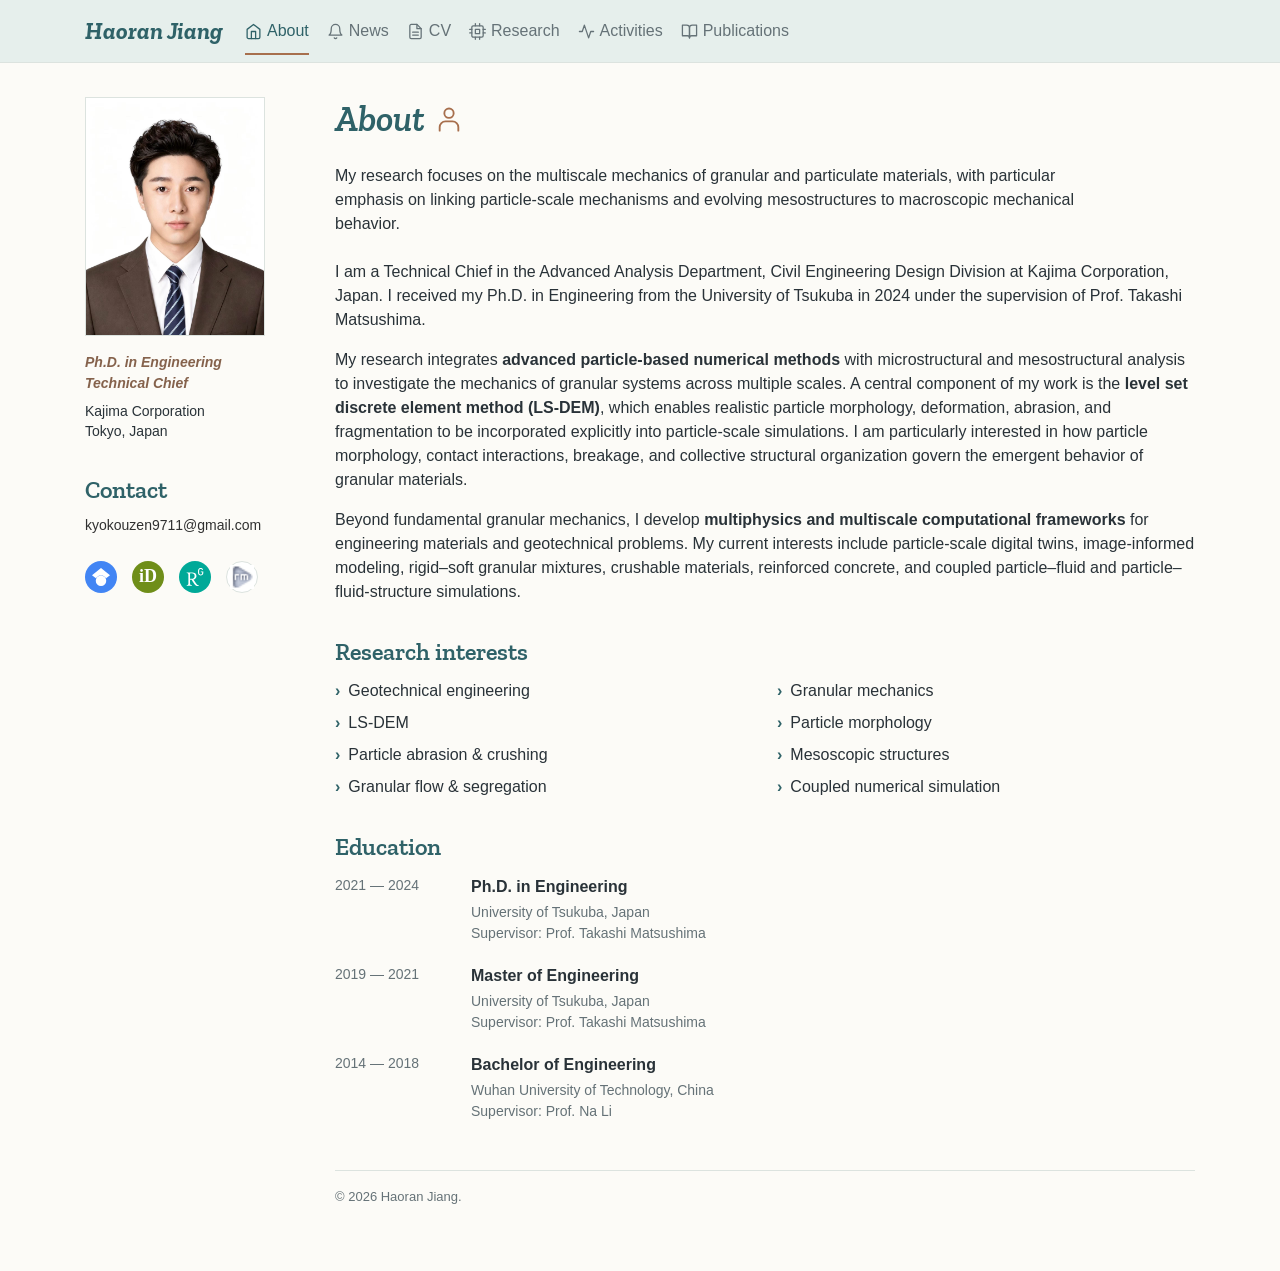
==== commit 10b29e6c: "Fix HTML encoding issues in index.html" ====
--- a/index.html
+++ b/index.html
@@ -26,10 +26,10 @@
 </div>
 </aside><main id="content"><h1>About<span class="title-icon" aria-hidden="true"><svg viewBox="0 0 24 24" fill="none" stroke="currentColor" stroke-width="1.6" stroke-linecap="round"><circle cx="12" cy="7" r="4"/><path d="M4 22v-3a5 5 0 0 1 5-5h6a5 5 0 0 1 5 5v3"/></svg></span></h1>
 <p class="lead">
-My research focuses on the multiscale mechanics of granular and particulate materials, with particular emphasis on linking particle-scale mechanisms and evolving mesostructures to macroscopic mechanical behaviour.</p>
+My research focuses on the multiscale mechanics of granular and particulate materials, with particular emphasis on linking particle-scale mechanisms and evolving mesostructures to macroscopic mechanical behavior.</p>
 <p>I am a Technical Chief in the Advanced Analysis Department, Civil Engineering Design Division at Kajima Corporation, Japan. I received my Ph.D. in Engineering from the University of Tsukuba in 2024 under the supervision of Prof. Takashi Matsushima.</p>
-<p>My research integrates <strong>advanced particle-based numerical methods</strong> with microstructural and mesostructural analysis to investigate the mechanics of granular systems across multiple scales. A central component of my work is the <strong>level set discrete element method (LS-DEM)</strong>, which enables realistic particle morphology, deformation, abrasion, and fragmentation to be incorporated explicitly into particle-scale simulations. I am particularly interested in how particle morphology, contact interactions, breakage, and collective structural organisation govern the emergent behaviour of granular materials.</p>
-<p>Beyond fundamental granular mechanics, I develop <strong>multiphysics and multiscale computational frameworks</strong> for engineering materials and geotechnical problems. My current interests include particle-scale digital twins, image-informed modelling, rigid–soft granular mixtures, crushable materials, reinforced concrete, and coupled particle–fluid and particle–continuum simulations.</p>
+<p>My research integrates <strong>advanced particle-based numerical methods</strong> with microstructural and mesostructural analysis to investigate the mechanics of granular systems across multiple scales. A central component of my work is the <strong>level set discrete element method (LS-DEM)</strong>, which enables realistic particle morphology, deformation, abrasion, and fragmentation to be incorporated explicitly into particle-scale simulations. I am particularly interested in how particle morphology, contact interactions, breakage, and collective structural organization govern the emergent behavior of granular materials.</p>
+<p>Beyond fundamental granular mechanics, I develop <strong>multiphysics and multiscale computational frameworks</strong> for engineering materials and geotechnical problems. My current interests include particle-scale digital twins, image-informed modeling, rigid–soft granular mixtures, crushable materials, reinforced concrete, and coupled particle–fluid and particle–fluid-structure simulations.</p>
 <h2>Research interests</h2>
 <div class="tags"><span>Geotechnical engineering</span><span>Granular mechanics</span><span>LS-DEM</span><span>Particle morphology</span><span>Particle abrasion & crushing</span><span>Mesoscopic structures</span><span>Granular flow & segregation</span><span>Coupled numerical simulation</span></div>
 <h2>Education</h2>
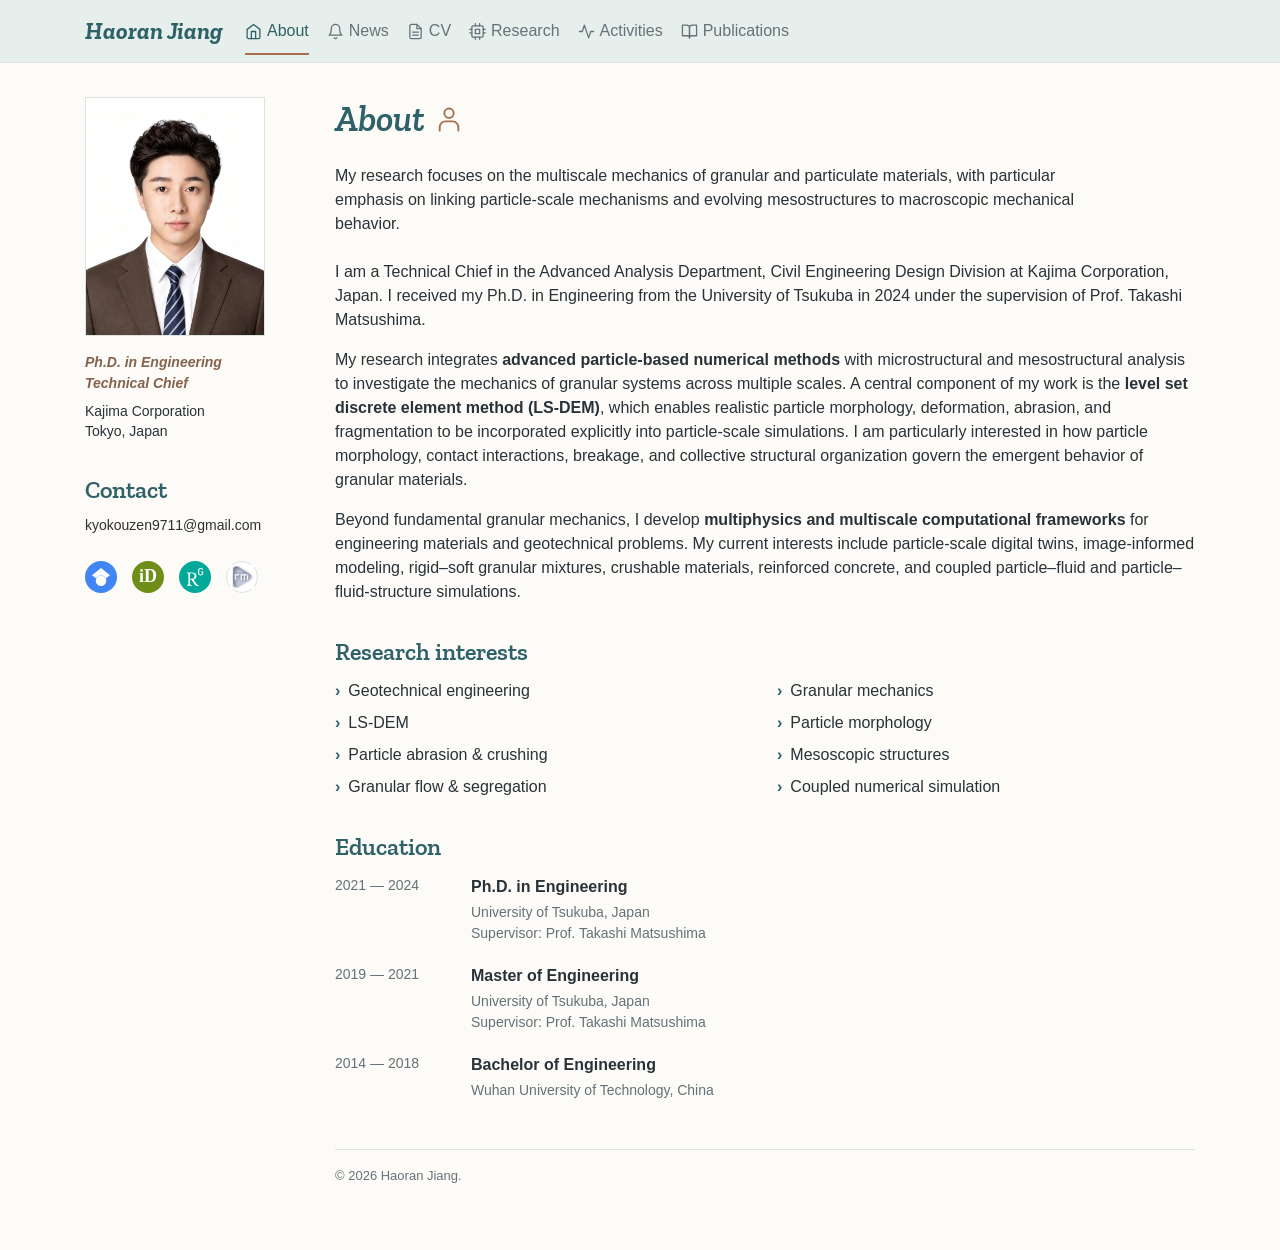
==== commit 173febf9: "Update index.html" ====
--- a/index.html
+++ b/index.html
@@ -42,7 +42,7 @@
 </div>
 </article>
 <article><time>2014 — 2018</time><div><h3>Bachelor of Engineering</h3>
-<p>Wuhan University of Technology, China<br>Supervisor: Prof. Na Li</p>
+<p>Wuhan University of Technology, China</p>
 </div>
 </article>
 </div>
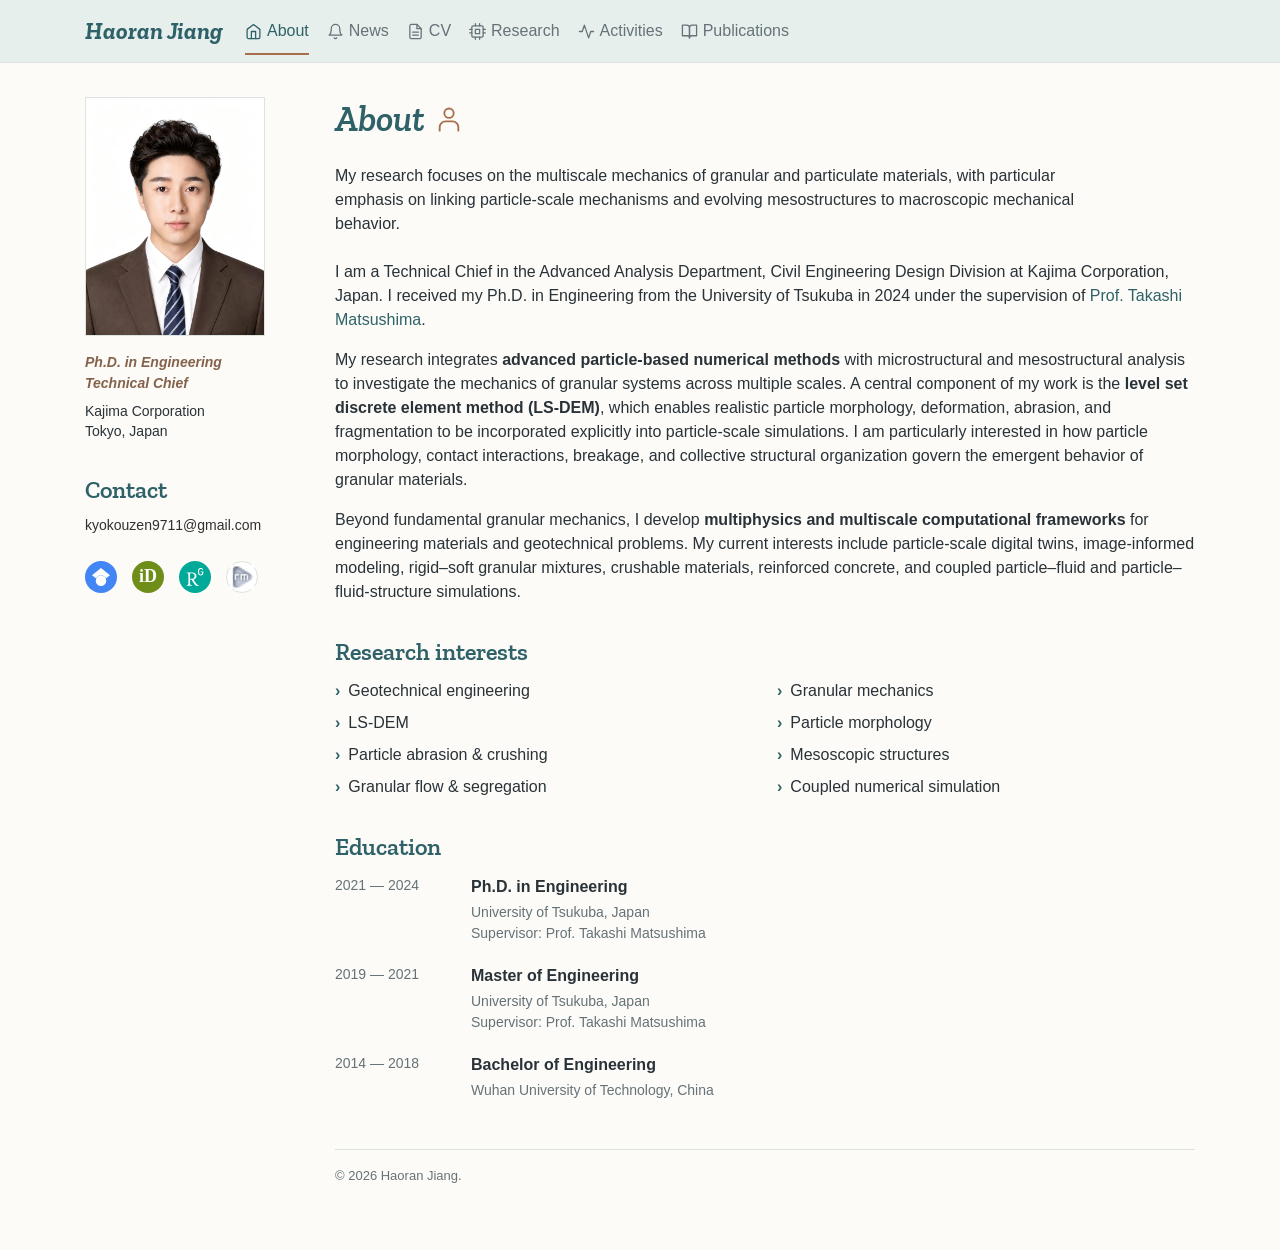
==== commit 93d08165: "Update index.html with research and education details The HTML content was updated to include additi" ====
--- a/index.html
+++ b/index.html
@@ -27,7 +27,7 @@
 </aside><main id="content"><h1>About<span class="title-icon" aria-hidden="true"><svg viewBox="0 0 24 24" fill="none" stroke="currentColor" stroke-width="1.6" stroke-linecap="round"><circle cx="12" cy="7" r="4"/><path d="M4 22v-3a5 5 0 0 1 5-5h6a5 5 0 0 1 5 5v3"/></svg></span></h1>
 <p class="lead">
 My research focuses on the multiscale mechanics of granular and particulate materials, with particular emphasis on linking particle-scale mechanisms and evolving mesostructures to macroscopic mechanical behavior.</p>
-<p>I am a Technical Chief in the Advanced Analysis Department, Civil Engineering Design Division at Kajima Corporation, Japan. I received my Ph.D. in Engineering from the University of Tsukuba in 2024 under the supervision of Prof. Takashi Matsushima.</p>
+<p>I am a Technical Chief in the Advanced Analysis Department, Civil Engineering Design Division at Kajima Corporation, Japan. I received my Ph.D. in Engineering from the University of Tsukuba in 2024 under the supervision of <a href="https://scholar.google.co.jp/citations?user=0Ok3_D0AAAAJ&amp;hl=en&amp;oi=ao" target="_blank" rel="noopener noreferrer">Prof. Takashi Matsushima</a>.</p>
 <p>My research integrates <strong>advanced particle-based numerical methods</strong> with microstructural and mesostructural analysis to investigate the mechanics of granular systems across multiple scales. A central component of my work is the <strong>level set discrete element method (LS-DEM)</strong>, which enables realistic particle morphology, deformation, abrasion, and fragmentation to be incorporated explicitly into particle-scale simulations. I am particularly interested in how particle morphology, contact interactions, breakage, and collective structural organization govern the emergent behavior of granular materials.</p>
 <p>Beyond fundamental granular mechanics, I develop <strong>multiphysics and multiscale computational frameworks</strong> for engineering materials and geotechnical problems. My current interests include particle-scale digital twins, image-informed modeling, rigid–soft granular mixtures, crushable materials, reinforced concrete, and coupled particle–fluid and particle–fluid-structure simulations.</p>
 <h2>Research interests</h2>
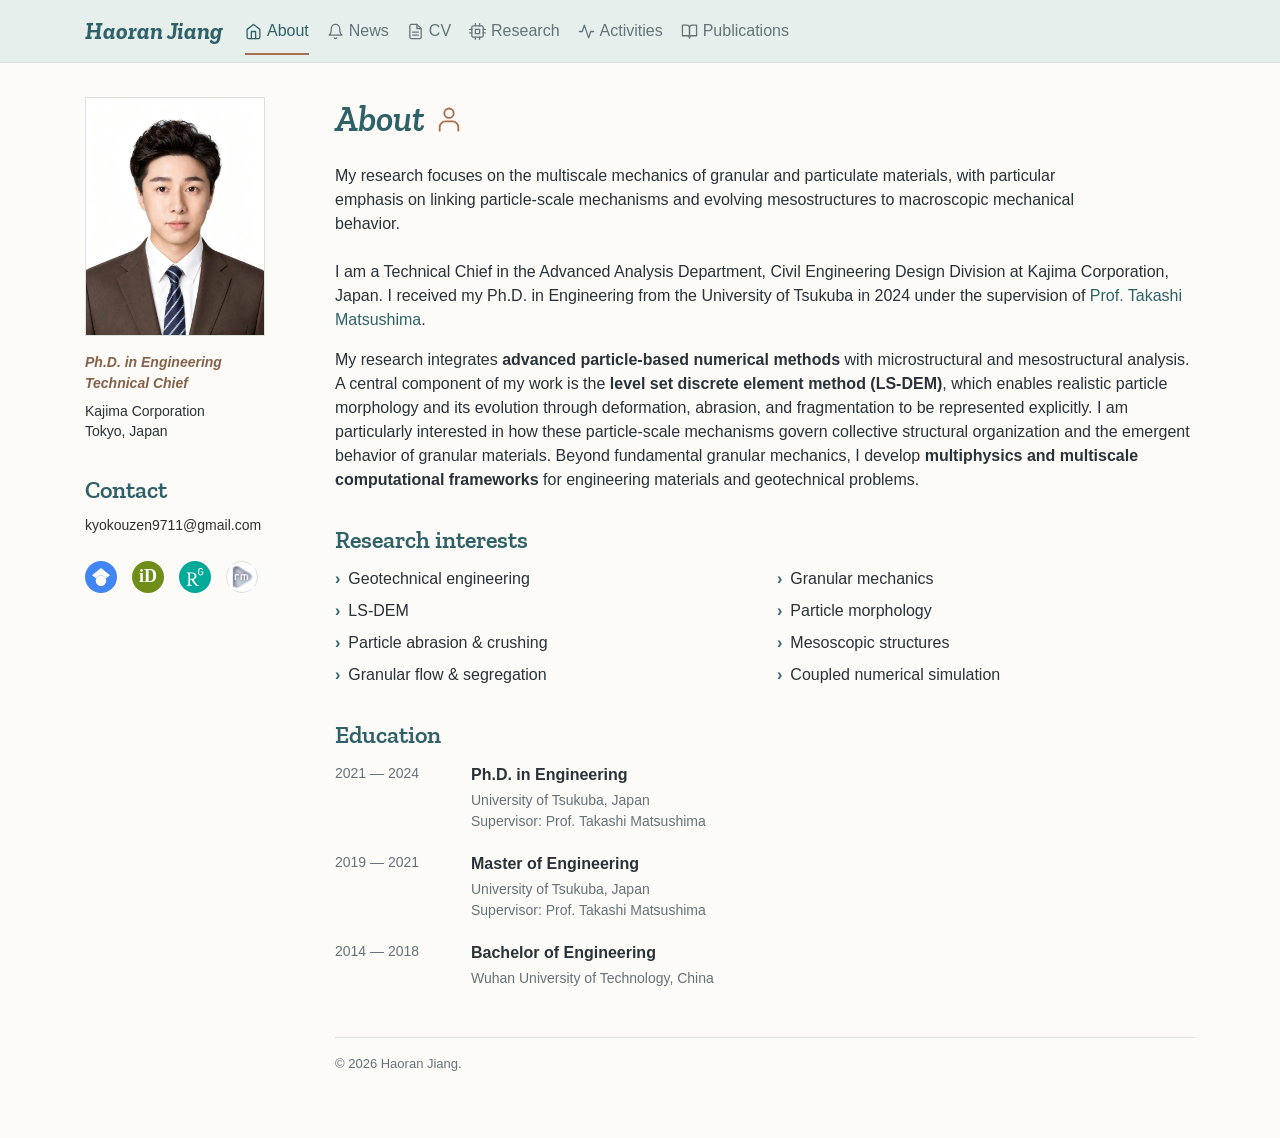
==== commit 633c0efc: "Update index.html" ====
--- a/index.html
+++ b/index.html
@@ -28,8 +28,7 @@
 <p class="lead">
 My research focuses on the multiscale mechanics of granular and particulate materials, with particular emphasis on linking particle-scale mechanisms and evolving mesostructures to macroscopic mechanical behavior.</p>
 <p>I am a Technical Chief in the Advanced Analysis Department, Civil Engineering Design Division at Kajima Corporation, Japan. I received my Ph.D. in Engineering from the University of Tsukuba in 2024 under the supervision of <a href="https://scholar.google.co.jp/citations?user=0Ok3_D0AAAAJ&amp;hl=en&amp;oi=ao" target="_blank" rel="noopener noreferrer">Prof. Takashi Matsushima</a>.</p>
-<p>My research integrates <strong>advanced particle-based numerical methods</strong> with microstructural and mesostructural analysis to investigate the mechanics of granular systems across multiple scales. A central component of my work is the <strong>level set discrete element method (LS-DEM)</strong>, which enables realistic particle morphology, deformation, abrasion, and fragmentation to be incorporated explicitly into particle-scale simulations. I am particularly interested in how particle morphology, contact interactions, breakage, and collective structural organization govern the emergent behavior of granular materials.</p>
-<p>Beyond fundamental granular mechanics, I develop <strong>multiphysics and multiscale computational frameworks</strong> for engineering materials and geotechnical problems. My current interests include particle-scale digital twins, image-informed modeling, rigid–soft granular mixtures, crushable materials, reinforced concrete, and coupled particle–fluid and particle–fluid-structure simulations.</p>
+<p>My research integrates <strong>advanced particle-based numerical methods</strong> with microstructural and mesostructural analysis. A central component of my work is the <strong>level set discrete element method (LS-DEM)</strong>, which enables realistic particle morphology and its evolution through deformation, abrasion, and fragmentation to be represented explicitly. I am particularly interested in how these particle-scale mechanisms govern collective structural organization and the emergent behavior of granular materials. Beyond fundamental granular mechanics, I develop <strong>multiphysics and multiscale computational frameworks</strong> for engineering materials and geotechnical problems. </p>
 <h2>Research interests</h2>
 <div class="tags"><span>Geotechnical engineering</span><span>Granular mechanics</span><span>LS-DEM</span><span>Particle morphology</span><span>Particle abrasion & crushing</span><span>Mesoscopic structures</span><span>Granular flow & segregation</span><span>Coupled numerical simulation</span></div>
 <h2>Education</h2>
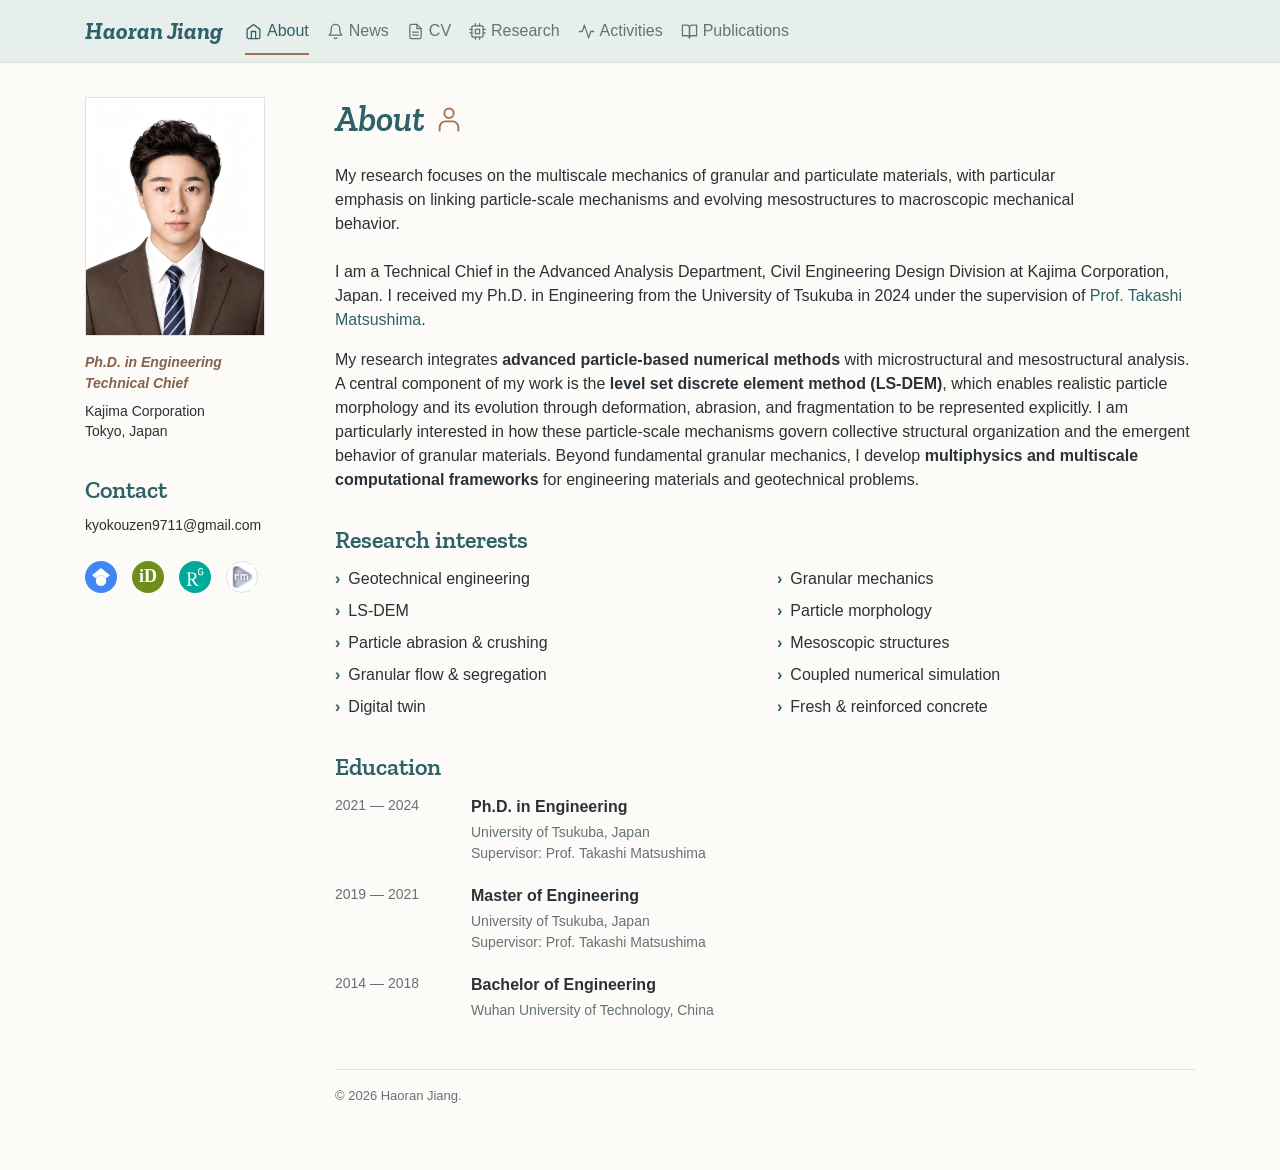
==== commit 1d070e7c: "Revise About page content and structure Updated the content of the 'About' page to include additiona" ====
--- a/index.html
+++ b/index.html
@@ -30,7 +30,7 @@
 <p>I am a Technical Chief in the Advanced Analysis Department, Civil Engineering Design Division at Kajima Corporation, Japan. I received my Ph.D. in Engineering from the University of Tsukuba in 2024 under the supervision of <a href="https://scholar.google.co.jp/citations?user=0Ok3_D0AAAAJ&amp;hl=en&amp;oi=ao" target="_blank" rel="noopener noreferrer">Prof. Takashi Matsushima</a>.</p>
 <p>My research integrates <strong>advanced particle-based numerical methods</strong> with microstructural and mesostructural analysis. A central component of my work is the <strong>level set discrete element method (LS-DEM)</strong>, which enables realistic particle morphology and its evolution through deformation, abrasion, and fragmentation to be represented explicitly. I am particularly interested in how these particle-scale mechanisms govern collective structural organization and the emergent behavior of granular materials. Beyond fundamental granular mechanics, I develop <strong>multiphysics and multiscale computational frameworks</strong> for engineering materials and geotechnical problems. </p>
 <h2>Research interests</h2>
-<div class="tags"><span>Geotechnical engineering</span><span>Granular mechanics</span><span>LS-DEM</span><span>Particle morphology</span><span>Particle abrasion & crushing</span><span>Mesoscopic structures</span><span>Granular flow & segregation</span><span>Coupled numerical simulation</span></div>
+<div class="tags"><span>Geotechnical engineering</span><span>Granular mechanics</span><span>LS-DEM</span><span>Particle morphology</span><span>Particle abrasion & crushing</span><span>Mesoscopic structures</span><span>Granular flow & segregation</span><span>Coupled numerical simulation</span><span>Digital twin</span><span>Fresh & reinforced concrete</span></div>
 <h2>Education</h2>
 <div class="timeline"><article><time>2021 — 2024</time><div><h3>Ph.D. in Engineering</h3>
 <p>University of Tsukuba, Japan<br>Supervisor: Prof. Takashi Matsushima</p>
